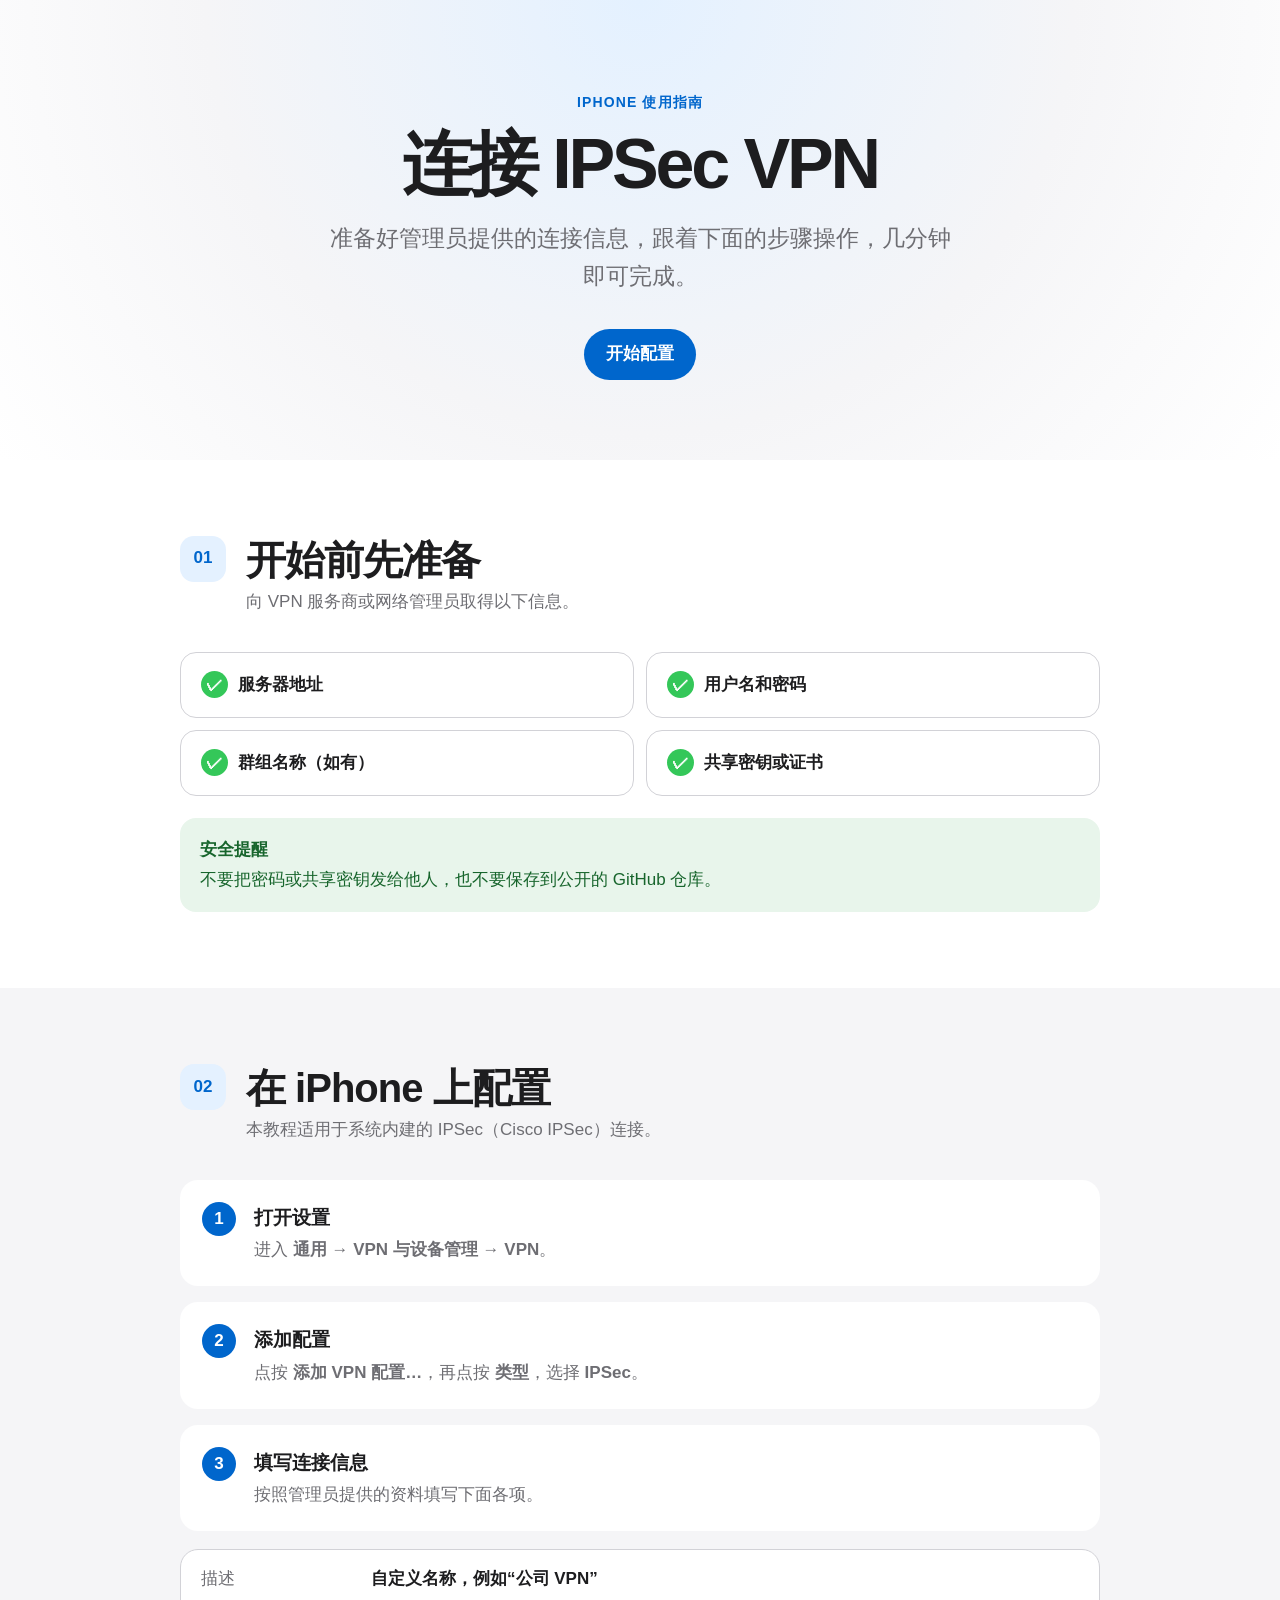
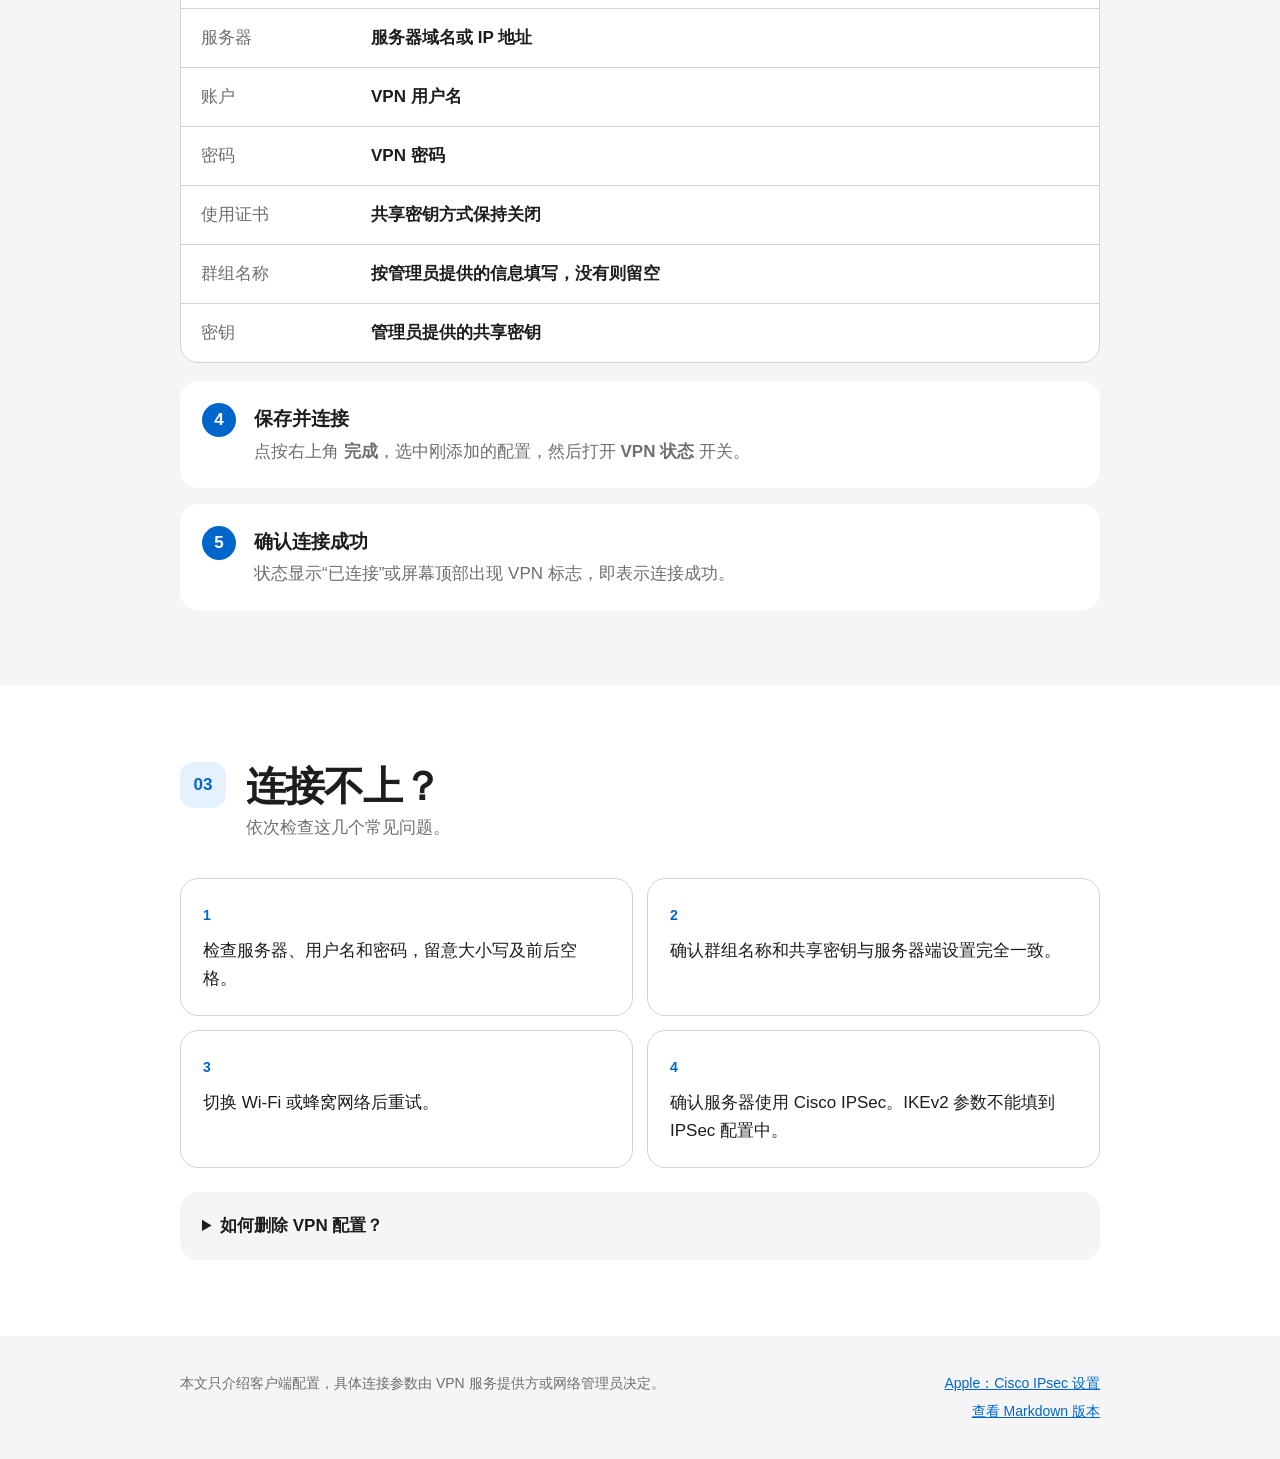
==== index.html @ f4e05bd6 "feat: add responsive GitHub Pages guide" ====
<!doctype html>
<html lang="zh-CN">
  <head>
    <meta charset="utf-8">
    <meta name="viewport" content="width=device-width, initial-scale=1">
    <meta name="description" content="简单明了的 iPhone IPSec VPN 配置步骤。">
    <meta name="theme-color" content="#f5f5f7">
    <title>iPhone IPSec VPN 配置指南</title>
    <link rel="stylesheet" href="styles.css">
  </head>
  <body>
    <header class="hero">
      <div class="wrap">
        <span class="eyebrow">iPhone 使用指南</span>
        <h1>连接 IPSec VPN</h1>
        <p class="lead">准备好管理员提供的连接信息，跟着下面的步骤操作，几分钟即可完成。</p>
        <a class="primary-button" href="#steps">开始配置</a>
      </div>
    </header>

    <main>
      <section class="section wrap" aria-labelledby="prepare-title">
        <div class="section-heading">
          <span class="section-number">01</span>
          <div>
            <h2 id="prepare-title">开始前先准备</h2>
            <p>向 VPN 服务商或网络管理员取得以下信息。</p>
          </div>
        </div>

        <div class="checklist">
          <div class="check-item"><span aria-hidden="true">✓</span>服务器地址</div>
          <div class="check-item"><span aria-hidden="true">✓</span>用户名和密码</div>
          <div class="check-item"><span aria-hidden="true">✓</span>群组名称（如有）</div>
          <div class="check-item"><span aria-hidden="true">✓</span>共享密钥或证书</div>
        </div>

        <aside class="notice">
          <strong>安全提醒</strong>
          不要把密码或共享密钥发给他人，也不要保存到公开的 GitHub 仓库。
        </aside>
      </section>

      <section class="section section-tint" id="steps" aria-labelledby="steps-title">
        <div class="wrap">
          <div class="section-heading">
            <span class="section-number">02</span>
            <div>
              <h2 id="steps-title">在 iPhone 上配置</h2>
              <p>本教程适用于系统内建的 IPSec（Cisco IPSec）连接。</p>
            </div>
          </div>

          <ol class="steps">
            <li>
              <span class="step-number">1</span>
              <div><h3>打开设置</h3><p>进入 <b>通用</b> → <b>VPN 与设备管理</b> → <b>VPN</b>。</p></div>
            </li>
            <li>
              <span class="step-number">2</span>
              <div><h3>添加配置</h3><p>点按 <b>添加 VPN 配置…</b>，再点按 <b>类型</b>，选择 <b>IPSec</b>。</p></div>
            </li>
            <li>
              <span class="step-number">3</span>
              <div><h3>填写连接信息</h3><p>按照管理员提供的资料填写下面各项。</p></div>
            </li>
          </ol>

          <div class="settings-card" role="region" aria-label="VPN 配置项目说明">
            <div><span>描述</span><strong>自定义名称，例如“公司 VPN”</strong></div>
            <div><span>服务器</span><strong>服务器域名或 IP 地址</strong></div>
            <div><span>账户</span><strong>VPN 用户名</strong></div>
            <div><span>密码</span><strong>VPN 密码</strong></div>
            <div><span>使用证书</span><strong>共享密钥方式保持关闭</strong></div>
            <div><span>群组名称</span><strong>按管理员提供的信息填写，没有则留空</strong></div>
            <div><span>密钥</span><strong>管理员提供的共享密钥</strong></div>
          </div>

          <ol class="steps steps-continued" start="4">
            <li>
              <span class="step-number">4</span>
              <div><h3>保存并连接</h3><p>点按右上角 <b>完成</b>，选中刚添加的配置，然后打开 <b>VPN 状态</b> 开关。</p></div>
            </li>
            <li>
              <span class="step-number">5</span>
              <div><h3>确认连接成功</h3><p>状态显示“已连接”或屏幕顶部出现 VPN 标志，即表示连接成功。</p></div>
            </li>
          </ol>
        </div>
      </section>

      <section class="section wrap" aria-labelledby="help-title">
        <div class="section-heading">
          <span class="section-number">03</span>
          <div>
            <h2 id="help-title">连接不上？</h2>
            <p>依次检查这几个常见问题。</p>
          </div>
        </div>

        <div class="help-grid">
          <article><span>1</span><p>检查服务器、用户名和密码，留意大小写及前后空格。</p></article>
          <article><span>2</span><p>确认群组名称和共享密钥与服务器端设置完全一致。</p></article>
          <article><span>3</span><p>切换 Wi-Fi 或蜂窝网络后重试。</p></article>
          <article><span>4</span><p>确认服务器使用 Cisco IPSec。IKEv2 参数不能填到 IPSec 配置中。</p></article>
        </div>

        <details>
          <summary>如何删除 VPN 配置？</summary>
          <p>进入 <b>设置</b> → <b>通用</b> → <b>VPN 与设备管理</b> → <b>VPN</b>，点按配置旁的 ⓘ，再点按 <b>删除 VPN</b>。</p>
        </details>
      </section>
    </main>

    <footer>
      <div class="wrap footer-content">
        <p>本文只介绍客户端配置，具体连接参数由 VPN 服务提供方或网络管理员决定。</p>
        <nav aria-label="参考资料">
          <a href="https://support.apple.com/zh-cn/guide/deployment/depdf31db478/web">Apple：Cisco IPsec 设置</a>
          <a href="docs/iphone-ipsec-vpn.md">查看 Markdown 版本</a>
        </nav>
      </div>
    </footer>
  </body>
</html>
---- styles.css ----
:root {
  color-scheme: light;
  --ink: #1d1d1f;
  --muted: #6e6e73;
  --blue: #0066cc;
  --blue-dark: #004c99;
  --surface: #ffffff;
  --tint: #f5f5f7;
  --line: #d2d2d7;
  --safe: #e8f5eb;
  --safe-ink: #17652c;
  font-family: -apple-system, BlinkMacSystemFont, "SF Pro Text", "PingFang SC", "Microsoft YaHei", sans-serif;
}

* { box-sizing: border-box; }

html { scroll-behavior: smooth; }

body {
  margin: 0;
  color: var(--ink);
  background: var(--surface);
  font-size: 17px;
  line-height: 1.65;
  -webkit-font-smoothing: antialiased;
}

.wrap {
  width: min(100% - 40px, 920px);
  margin-inline: auto;
}

.hero {
  padding: 88px 0 80px;
  text-align: center;
  background: radial-gradient(circle at 50% 0%, #e4f1ff 0, #f5f5f7 55%, #fff 100%);
}

.eyebrow {
  display: inline-block;
  margin-bottom: 14px;
  color: var(--blue);
  font-size: 14px;
  font-weight: 700;
  letter-spacing: .08em;
  text-transform: uppercase;
}

h1, h2, h3, p { margin-top: 0; }

h1 {
  margin-bottom: 18px;
  font-size: clamp(42px, 8vw, 70px);
  line-height: 1.05;
  letter-spacing: -.045em;
}

.lead {
  max-width: 630px;
  margin: 0 auto 34px;
  color: var(--muted);
  font-size: clamp(19px, 3vw, 23px);
}

.primary-button {
  display: inline-block;
  padding: 11px 22px;
  border-radius: 999px;
  color: #fff;
  background: var(--blue);
  font-weight: 600;
  text-decoration: none;
}

.primary-button:hover { background: var(--blue-dark); }
.primary-button:focus-visible, a:focus-visible, summary:focus-visible { outline: 3px solid #7bb9ff; outline-offset: 3px; }

.section { padding: 76px 0; }
.section-tint { background: var(--tint); }

.section-heading {
  display: flex;
  gap: 20px;
  align-items: flex-start;
  margin-bottom: 36px;
}

.section-number {
  display: grid;
  flex: 0 0 46px;
  width: 46px;
  height: 46px;
  place-items: center;
  border-radius: 14px;
  color: var(--blue);
  background: #e4f1ff;
  font-weight: 700;
}

h2 {
  margin-bottom: 4px;
  font-size: clamp(28px, 5vw, 40px);
  line-height: 1.2;
  letter-spacing: -.025em;
}

.section-heading p { margin-bottom: 0; color: var(--muted); }

.checklist {
  display: grid;
  grid-template-columns: repeat(2, 1fr);
  gap: 12px;
}

.check-item {
  padding: 18px 20px;
  border: 1px solid var(--line);
  border-radius: 16px;
  font-weight: 600;
}

.check-item span {
  display: inline-grid;
  width: 27px;
  height: 27px;
  margin-right: 10px;
  place-items: center;
  border-radius: 50%;
  color: #fff;
  background: #34c759;
}

.notice {
  margin-top: 22px;
  padding: 18px 20px;
  border-radius: 16px;
  color: var(--safe-ink);
  background: var(--safe);
}

.notice strong { display: block; margin-bottom: 2px; }

.steps {
  display: grid;
  gap: 16px;
  margin: 0;
  padding: 0;
  list-style: none;
}

.steps li {
  display: flex;
  gap: 18px;
  align-items: flex-start;
  padding: 22px;
  border-radius: 18px;
  background: var(--surface);
}

.step-number {
  display: grid;
  flex: 0 0 34px;
  width: 34px;
  height: 34px;
  place-items: center;
  border-radius: 50%;
  color: #fff;
  background: var(--blue);
  font-weight: 700;
}

.steps h3 { margin-bottom: 3px; font-size: 19px; }
.steps p { margin-bottom: 0; color: var(--muted); }

.settings-card {
  margin: 18px 0;
  overflow: hidden;
  border: 1px solid var(--line);
  border-radius: 18px;
  background: var(--surface);
}

.settings-card div {
  display: grid;
  grid-template-columns: 150px 1fr;
  gap: 20px;
  padding: 15px 20px;
  border-bottom: 1px solid var(--line);
}

.settings-card div:last-child { border-bottom: 0; }
.settings-card span { color: var(--muted); }
.settings-card strong { font-weight: 600; }

.help-grid {
  display: grid;
  grid-template-columns: repeat(2, 1fr);
  gap: 14px;
}

.help-grid article {
  padding: 22px;
  border: 1px solid var(--line);
  border-radius: 18px;
}

.help-grid article span {
  color: var(--blue);
  font-size: 14px;
  font-weight: 800;
}

.help-grid p { margin: 8px 0 0; }

details {
  margin-top: 24px;
  padding: 20px 22px;
  border-radius: 18px;
  background: var(--tint);
}

summary { cursor: pointer; font-weight: 700; }
details p { margin: 12px 0 0; color: var(--muted); }

footer { padding: 36px 0; color: var(--muted); background: var(--tint); font-size: 14px; }
.footer-content { display: flex; gap: 24px; justify-content: space-between; }
.footer-content p { max-width: 540px; margin-bottom: 0; }
.footer-content nav { display: flex; flex-direction: column; gap: 4px; text-align: right; }
a { color: var(--blue); }

@media (max-width: 640px) {
  .hero { padding: 64px 0 58px; }
  .section { padding: 58px 0; }
  .section-heading { gap: 14px; }
  .checklist, .help-grid { grid-template-columns: 1fr; }
  .settings-card div { grid-template-columns: 1fr; gap: 2px; }
  .footer-content { flex-direction: column; }
  .footer-content nav { text-align: left; }
}

@media (prefers-reduced-motion: reduce) {
  html { scroll-behavior: auto; }
}
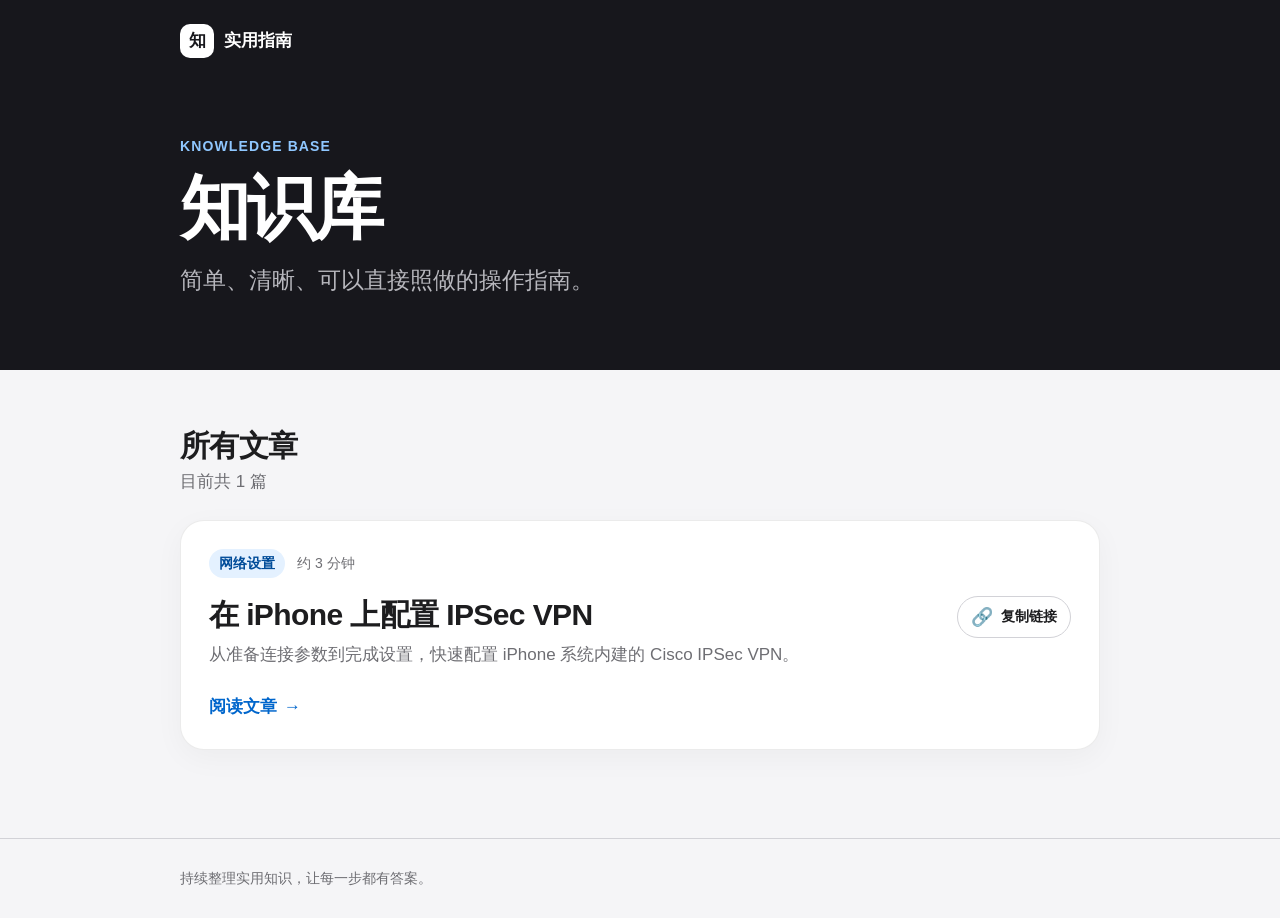
==== commit 7e6ea275: "feat: add knowledge base homepage" ====
--- a/index.html
+++ b/index.html
@@ -3,123 +3,61 @@
   <head>
     <meta charset="utf-8">
     <meta name="viewport" content="width=device-width, initial-scale=1">
-    <meta name="description" content="简单明了的 iPhone IPSec VPN 配置步骤。">
+    <meta name="description" content="收录实用、清晰、可以直接照做的操作指南。">
     <meta name="theme-color" content="#f5f5f7">
-    <title>iPhone IPSec VPN 配置指南</title>
+    <title>实用指南知识库</title>
     <link rel="stylesheet" href="styles.css">
+    <script src="script.js" defer></script>
   </head>
-  <body>
-    <header class="hero">
+  <body class="library-page">
+    <header class="library-hero">
       <div class="wrap">
-        <span class="eyebrow">iPhone 使用指南</span>
-        <h1>连接 IPSec VPN</h1>
-        <p class="lead">准备好管理员提供的连接信息，跟着下面的步骤操作，几分钟即可完成。</p>
-        <a class="primary-button" href="#steps">开始配置</a>
+        <nav class="brand" aria-label="主页">
+          <a href="./"><span class="brand-mark" aria-hidden="true">知</span><span>实用指南</span></a>
+        </nav>
+        <div class="library-intro">
+          <span class="eyebrow">KNOWLEDGE BASE</span>
+          <h1>知识库</h1>
+          <p>简单、清晰、可以直接照做的操作指南。</p>
+        </div>
       </div>
     </header>
 
-    <main>
-      <section class="section wrap" aria-labelledby="prepare-title">
-        <div class="section-heading">
-          <span class="section-number">01</span>
-          <div>
-            <h2 id="prepare-title">开始前先准备</h2>
-            <p>向 VPN 服务商或网络管理员取得以下信息。</p>
+    <main class="wrap library-main">
+      <div class="library-heading">
+        <div>
+          <h2>所有文章</h2>
+          <p>目前共 1 篇</p>
+        </div>
+      </div>
+
+      <section class="article-list" aria-label="文章列表">
+        <article class="article-card">
+          <div class="article-meta">
+            <span class="category">网络设置</span>
+            <span>约 3 分钟</span>
           </div>
-        </div>
-
-        <div class="checklist">
-          <div class="check-item"><span aria-hidden="true">✓</span>服务器地址</div>
-          <div class="check-item"><span aria-hidden="true">✓</span>用户名和密码</div>
-          <div class="check-item"><span aria-hidden="true">✓</span>群组名称（如有）</div>
-          <div class="check-item"><span aria-hidden="true">✓</span>共享密钥或证书</div>
-        </div>
-
-        <aside class="notice">
-          <strong>安全提醒</strong>
-          不要把密码或共享密钥发给他人，也不要保存到公开的 GitHub 仓库。
-        </aside>
-      </section>
-
-      <section class="section section-tint" id="steps" aria-labelledby="steps-title">
-        <div class="wrap">
-          <div class="section-heading">
-            <span class="section-number">02</span>
+          <div class="article-card-content">
             <div>
-              <h2 id="steps-title">在 iPhone 上配置</h2>
-              <p>本教程适用于系统内建的 IPSec（Cisco IPSec）连接。</p>
+              <h3><a href="articles/iphone-ipsec-vpn/">在 iPhone 上配置 IPSec VPN</a></h3>
+              <p>从准备连接参数到完成设置，快速配置 iPhone 系统内建的 Cisco IPSec VPN。</p>
             </div>
+            <button class="copy-link" type="button" data-copy-link="articles/iphone-ipsec-vpn/" aria-label="复制《在 iPhone 上配置 IPSec VPN》的链接">
+              <span class="link-icon" aria-hidden="true">🔗</span>
+              <span class="copy-label">复制链接</span>
+            </button>
           </div>
-
-          <ol class="steps">
-            <li>
-              <span class="step-number">1</span>
-              <div><h3>打开设置</h3><p>进入 <b>通用</b> → <b>VPN 与设备管理</b> → <b>VPN</b>。</p></div>
-            </li>
-            <li>
-              <span class="step-number">2</span>
-              <div><h3>添加配置</h3><p>点按 <b>添加 VPN 配置…</b>，再点按 <b>类型</b>，选择 <b>IPSec</b>。</p></div>
-            </li>
-            <li>
-              <span class="step-number">3</span>
-              <div><h3>填写连接信息</h3><p>按照管理员提供的资料填写下面各项。</p></div>
-            </li>
-          </ol>
-
-          <div class="settings-card" role="region" aria-label="VPN 配置项目说明">
-            <div><span>描述</span><strong>自定义名称，例如“公司 VPN”</strong></div>
-            <div><span>服务器</span><strong>服务器域名或 IP 地址</strong></div>
-            <div><span>账户</span><strong>VPN 用户名</strong></div>
-            <div><span>密码</span><strong>VPN 密码</strong></div>
-            <div><span>使用证书</span><strong>共享密钥方式保持关闭</strong></div>
-            <div><span>群组名称</span><strong>按管理员提供的信息填写，没有则留空</strong></div>
-            <div><span>密钥</span><strong>管理员提供的共享密钥</strong></div>
-          </div>
-
-          <ol class="steps steps-continued" start="4">
-            <li>
-              <span class="step-number">4</span>
-              <div><h3>保存并连接</h3><p>点按右上角 <b>完成</b>，选中刚添加的配置，然后打开 <b>VPN 状态</b> 开关。</p></div>
-            </li>
-            <li>
-              <span class="step-number">5</span>
-              <div><h3>确认连接成功</h3><p>状态显示“已连接”或屏幕顶部出现 VPN 标志，即表示连接成功。</p></div>
-            </li>
-          </ol>
-        </div>
-      </section>
-
-      <section class="section wrap" aria-labelledby="help-title">
-        <div class="section-heading">
-          <span class="section-number">03</span>
-          <div>
-            <h2 id="help-title">连接不上？</h2>
-            <p>依次检查这几个常见问题。</p>
-          </div>
-        </div>
-
-        <div class="help-grid">
-          <article><span>1</span><p>检查服务器、用户名和密码，留意大小写及前后空格。</p></article>
-          <article><span>2</span><p>确认群组名称和共享密钥与服务器端设置完全一致。</p></article>
-          <article><span>3</span><p>切换 Wi-Fi 或蜂窝网络后重试。</p></article>
-          <article><span>4</span><p>确认服务器使用 Cisco IPSec。IKEv2 参数不能填到 IPSec 配置中。</p></article>
-        </div>
-
-        <details>
-          <summary>如何删除 VPN 配置？</summary>
-          <p>进入 <b>设置</b> → <b>通用</b> → <b>VPN 与设备管理</b> → <b>VPN</b>，点按配置旁的 ⓘ，再点按 <b>删除 VPN</b>。</p>
-        </details>
+          <a class="read-link" href="articles/iphone-ipsec-vpn/">阅读文章 <span aria-hidden="true">→</span></a>
+        </article>
       </section>
     </main>
 
-    <footer>
-      <div class="wrap footer-content">
-        <p>本文只介绍客户端配置，具体连接参数由 VPN 服务提供方或网络管理员决定。</p>
-        <nav aria-label="参考资料">
-          <a href="https://support.apple.com/zh-cn/guide/deployment/depdf31db478/web">Apple：Cisco IPsec 设置</a>
-          <a href="docs/iphone-ipsec-vpn.md">查看 Markdown 版本</a>
-        </nav>
+    <footer class="library-footer">
+      <div class="wrap">
+        <p>持续整理实用知识，让每一步都有答案。</p>
       </div>
     </footer>
+
+    <div class="toast" role="status" aria-live="polite" aria-atomic="true"></div>
   </body>
 </html>
--- a/styles.css
+++ b/styles.css
@@ -241,3 +241,110 @@
 @media (prefers-reduced-motion: reduce) {
   html { scroll-behavior: auto; }
 }
+
+/* Knowledge base home */
+.library-page { min-height: 100vh; background: var(--tint); }
+
+.library-hero {
+  padding: 24px 0 70px;
+  color: #fff;
+  background: #17171c;
+}
+
+.brand { margin-bottom: 74px; }
+.brand a { display: inline-flex; gap: 10px; align-items: center; color: #fff; font-weight: 700; text-decoration: none; }
+.brand-mark { display: grid; width: 34px; height: 34px; place-items: center; border-radius: 10px; color: #17171c; background: #fff; }
+.library-intro { max-width: 680px; }
+.library-intro .eyebrow { color: #8fc7ff; }
+.library-intro h1 { margin-bottom: 16px; }
+.library-intro p { margin-bottom: 0; color: #b7b7bd; font-size: clamp(19px, 3vw, 23px); }
+
+.library-main { min-height: 420px; padding-top: 58px; padding-bottom: 88px; }
+.library-heading { display: flex; align-items: end; justify-content: space-between; margin-bottom: 24px; }
+.library-heading h2 { font-size: 30px; }
+.library-heading p { margin-bottom: 0; color: var(--muted); }
+.article-list { display: grid; gap: 18px; }
+
+.article-card {
+  padding: 28px;
+  border: 1px solid rgba(0, 0, 0, .08);
+  border-radius: 24px;
+  background: #fff;
+  box-shadow: 0 8px 30px rgba(0, 0, 0, .04);
+  transition: transform .2s ease, box-shadow .2s ease;
+}
+
+.article-card:hover { transform: translateY(-2px); box-shadow: 0 14px 38px rgba(0, 0, 0, .08); }
+.article-meta { display: flex; gap: 12px; align-items: center; margin-bottom: 18px; color: var(--muted); font-size: 14px; }
+.category { padding: 3px 10px; border-radius: 999px; color: var(--blue-dark); background: #e4f1ff; font-weight: 650; }
+.article-card-content { display: flex; gap: 28px; align-items: flex-start; justify-content: space-between; }
+.article-card h3 { margin-bottom: 8px; font-size: clamp(23px, 4vw, 30px); line-height: 1.25; letter-spacing: -.02em; }
+.article-card h3 a { color: var(--ink); text-decoration: none; }
+.article-card h3 a:hover { color: var(--blue); }
+.article-card-content p { max-width: 650px; margin-bottom: 0; color: var(--muted); }
+
+.copy-link {
+  display: inline-flex;
+  flex: 0 0 auto;
+  gap: 8px;
+  align-items: center;
+  min-height: 42px;
+  padding: 8px 13px;
+  border: 1px solid var(--line);
+  border-radius: 999px;
+  color: var(--ink);
+  background: #fff;
+  font: inherit;
+  font-size: 14px;
+  font-weight: 650;
+  cursor: pointer;
+}
+
+.copy-link:hover { border-color: var(--blue); color: var(--blue); background: #f4f9ff; }
+.copy-link:focus-visible { outline: 3px solid #7bb9ff; outline-offset: 3px; }
+.copy-link.is-copied { border-color: #34c759; color: #17652c; background: var(--safe); }
+.link-icon { font-size: 18px; line-height: 1; }
+.read-link { display: inline-flex; gap: 7px; align-items: center; margin-top: 24px; font-weight: 650; text-decoration: none; }
+.read-link span { transition: transform .2s ease; }
+.read-link:hover span { transform: translateX(3px); }
+
+.library-footer { padding: 28px 0; border-top: 1px solid var(--line); color: var(--muted); background: var(--tint); font-size: 14px; }
+.library-footer p { margin: 0; }
+
+.toast {
+  position: fixed;
+  z-index: 10;
+  left: 50%;
+  bottom: 28px;
+  padding: 11px 18px;
+  border-radius: 999px;
+  color: #fff;
+  background: rgba(29, 29, 31, .94);
+  box-shadow: 0 8px 30px rgba(0, 0, 0, .2);
+  opacity: 0;
+  transform: translate(-50%, 16px);
+  transition: opacity .2s ease, transform .2s ease;
+  pointer-events: none;
+}
+
+.toast.is-visible { opacity: 1; transform: translate(-50%, 0); }
+
+/* Article navigation */
+.article-nav { padding: 16px 0; border-bottom: 1px solid var(--line); background: rgba(255, 255, 255, .92); }
+.article-nav a { display: inline-flex; gap: 7px; align-items: center; color: var(--ink); font-weight: 650; text-decoration: none; }
+.article-nav a:hover { color: var(--blue); }
+.article-hero { padding-top: 72px; }
+
+@media (max-width: 640px) {
+  .library-hero { padding-bottom: 50px; }
+  .brand { margin-bottom: 50px; }
+  .library-main { padding-top: 42px; padding-bottom: 64px; }
+  .article-card { padding: 22px; border-radius: 20px; }
+  .article-card-content { flex-direction: column; gap: 20px; }
+  .copy-link { width: 100%; justify-content: center; }
+  .toast { bottom: 18px; white-space: nowrap; }
+}
+
+@media (prefers-reduced-motion: reduce) {
+  .article-card, .read-link span, .toast { transition: none; }
+}
